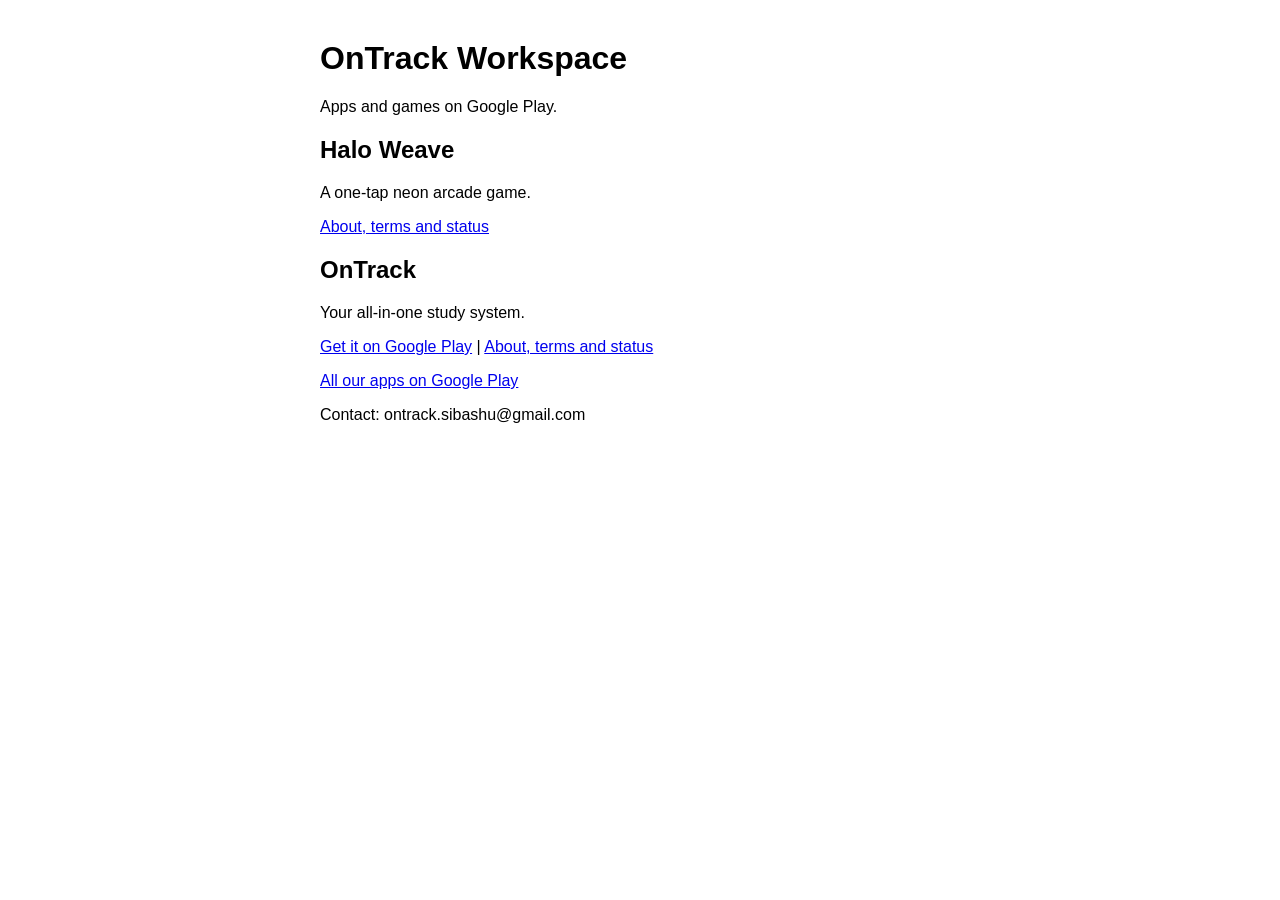
==== index.html @ 02c0d9a1 "Add initial HTML structure for OnTrack Workspace" ====
<!DOCTYPE html>
   <html lang="en">
   <head>
     <meta charset="utf-8">
     <meta name="viewport" content="width=device-width, initial-scale=1">
     <title>OnTrack Workspace</title>
   </head>
   <body style="font-family:sans-serif;max-width:640px;margin:40px auto;padding:0 16px">
     <h1>OnTrack Workspace</h1>
     <p>Apps and games on Google Play.</p>
     <h2>Halo Weave</h2>
     <p>A one-tap neon arcade game.</p>
     <p><a href="https://github.com/OnTrack-Workspace/Halo-Weave">About, terms and status</a></p>
     <h2>OnTrack</h2>
     <p>Your all-in-one study system.</p>
     <p><a href="https://play.google.com/store/apps/details?id=com.blazefr.ontrack">Get it on Google Play</a> |
        <a href="https://github.com/OnTrack-Workspace/OnTrack">About, terms and status</a></p>
     <p><a href="https://play.google.com/store/apps/dev?id=7050463144123830729">All our apps on Google Play</a></p>
     <p>Contact: ontrack.sibashu@gmail.com</p>
   </body>
   </html>
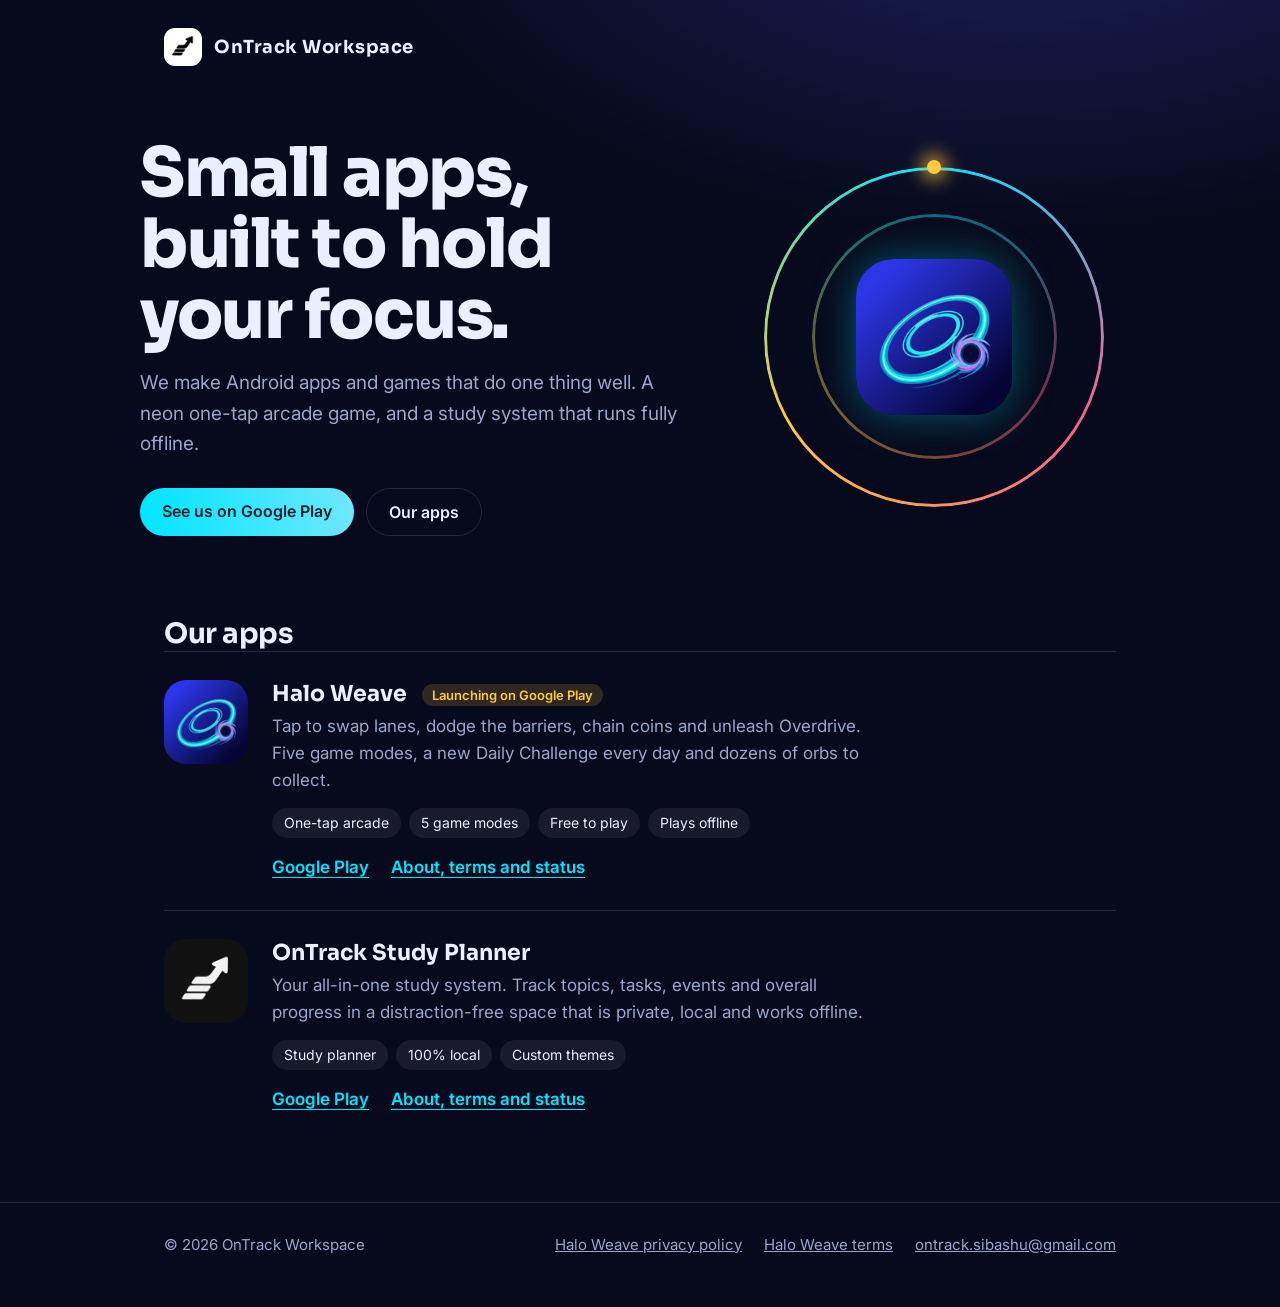
==== commit d687751e: "Add files via upload" ====
--- a/index.html
+++ b/index.html
@@ -1,21 +1,110 @@
-   <!DOCTYPE html>
-   <html lang="en">
-   <head>
-     <meta charset="utf-8">
-     <meta name="viewport" content="width=device-width, initial-scale=1">
-     <title>OnTrack Workspace</title>
-   </head>
-   <body style="font-family:sans-serif;max-width:640px;margin:40px auto;padding:0 16px">
-     <h1>OnTrack Workspace</h1>
-     <p>Apps and games on Google Play.</p>
-     <h2>Halo Weave</h2>
-     <p>A one-tap neon arcade game.</p>
-     <p><a href="https://github.com/OnTrack-Workspace/Halo-Weave">About, terms and status</a></p>
-     <h2>OnTrack</h2>
-     <p>Your all-in-one study system.</p>
-     <p><a href="https://play.google.com/store/apps/details?id=com.blazefr.ontrack">Get it on Google Play</a> |
-        <a href="https://github.com/OnTrack-Workspace/OnTrack">About, terms and status</a></p>
-     <p><a href="https://play.google.com/store/apps/dev?id=7050463144123830729">All our apps on Google Play</a></p>
-     <p>Contact: ontrack.sibashu@gmail.com</p>
-   </body>
-   </html>
+<!DOCTYPE html>
+<html lang="en">
+<head>
+<meta charset="utf-8">
+<meta name="viewport" content="width=device-width, initial-scale=1">
+<title>OnTrack Workspace</title>
+<meta name="description" content="OnTrack Workspace makes focused apps and games for Android: Halo Weave and OnTrack.">
+<link rel="icon" href="ontrack-workspace-logo.png">
+<link rel="preconnect" href="https://fonts.googleapis.com">
+<link rel="preconnect" href="https://fonts.gstatic.com" crossorigin>
+<link href="https://fonts.googleapis.com/css2?family=Sora:wght@500;700;800&family=Inter:wght@400;500;600&display=swap" rel="stylesheet">
+<style>
+:root{--bg:#070A1C;--bg2:#0E1330;--ink:#EAF0FF;--mute:#9AA6CC;--cyan:#00E5FF;--gold:#FFC83D;--pink:#FF5C8A;--line:rgba(255,255,255,.12)}
+*{box-sizing:border-box;margin:0}
+html{scroll-behavior:smooth}
+body{background:radial-gradient(1100px 600px at 80% -10%,#1b2160 0%,transparent 60%),var(--bg);color:var(--ink);font:400 17px/1.6 Inter,system-ui,sans-serif;min-height:100vh}
+a{color:inherit}
+:focus-visible{outline:3px solid var(--cyan);outline-offset:3px;border-radius:6px}
+.wrap{max-width:1000px;margin:0 auto;padding:0 24px}
+header{padding:28px 0}
+.brand{display:inline-flex;align-items:center;gap:12px;font:700 18px Sora,sans-serif;letter-spacing:.5px;text-decoration:none}
+.brand img{width:38px;height:38px;border-radius:11px}
+.hero{display:grid;grid-template-columns:1.15fr .85fr;gap:32px;align-items:center;padding:36px 0 70px}
+h1{font:800 clamp(40px,7vw,68px)/1.04 Sora,sans-serif;letter-spacing:-1.5px}
+.lead{color:var(--mute);font-size:19px;max-width:30em;margin-top:18px}
+.btns{display:flex;flex-wrap:wrap;gap:12px;margin-top:28px}
+.btn{display:inline-block;padding:13px 22px;border-radius:999px;font:600 16px Inter,sans-serif;text-decoration:none;border:1px solid var(--line);transition:transform .15s,background .15s}
+.btn:hover{transform:translateY(-2px);background:rgba(255,255,255,.07)}
+.btn.main{background:linear-gradient(90deg,var(--cyan),#6ee7ff);color:#04202a;border:0}
+.btn.main:hover{background:linear-gradient(90deg,#33ecff,#9bf0ff)}
+/* the memorable thing: a halo with a spark that keeps orbiting */
+.halo{position:relative;width:min(340px,80vw);aspect-ratio:1;margin:0 auto}
+.halo i{position:absolute;inset:0;border-radius:50%;border:3px solid transparent;background:conic-gradient(from 0deg,var(--cyan),var(--pink),var(--gold),var(--cyan)) border-box;-webkit-mask:linear-gradient(#000 0 0) padding-box,linear-gradient(#000 0 0);-webkit-mask-composite:xor;mask-composite:exclude;filter:drop-shadow(0 0 14px rgba(0,229,255,.55))}
+.halo i:nth-child(2){inset:14%;opacity:.45;filter:none}
+.halo img{position:absolute;inset:27%;width:46%;border-radius:24%;box-shadow:0 0 40px rgba(0,229,255,.35)}
+.halo b{position:absolute;inset:0;animation:spin 7s linear infinite}
+.halo b::after{content:"";position:absolute;top:-7px;left:calc(50% - 7px);width:14px;height:14px;border-radius:50%;background:var(--gold);box-shadow:0 0 18px 6px rgba(255,200,61,.7)}
+@keyframes spin{to{transform:rotate(360deg)}}
+h2{font:700 28px Sora,sans-serif;letter-spacing:-.5px}
+section{padding:10px 0 60px}
+.app{display:grid;grid-template-columns:auto 1fr;gap:24px;padding:28px 0;border-top:1px solid var(--line)}
+.tile{width:84px;height:84px;border-radius:22px;display:grid;place-items:center;font:800 28px Sora,sans-serif;overflow:hidden}
+.tile img{width:100%;height:100%;object-fit:cover}
+.app h3{font:700 22px Sora,sans-serif}
+.app p{color:var(--mute);margin-top:6px;max-width:36em}
+.tags{display:flex;flex-wrap:wrap;gap:8px;margin-top:14px}
+.tags span{font-size:14px;padding:4px 12px;border-radius:999px;background:rgba(255,255,255,.07)}
+.links{display:flex;flex-wrap:wrap;gap:10px 22px;margin-top:16px;font-weight:600}
+.links a{color:var(--cyan);text-underline-offset:4px}
+.status{display:inline-block;margin-left:10px;font:600 13px Inter,sans-serif;padding:3px 10px;border-radius:999px;background:rgba(255,200,61,.16);color:var(--gold);vertical-align:middle}
+footer{border-top:1px solid var(--line);padding:30px 0 50px;color:var(--mute);font-size:15px}
+footer .wrap{display:flex;flex-wrap:wrap;gap:12px 28px;justify-content:space-between}
+footer nav{display:flex;flex-wrap:wrap;gap:8px 22px}
+@media(max-width:760px){.hero{grid-template-columns:1fr;padding-bottom:40px}.halo{order:-1;width:min(240px,70vw)}.app{grid-template-columns:1fr}}
+@media(prefers-reduced-motion:reduce){.halo b{animation:none}.btn{transition:none}}
+</style>
+</head>
+<body>
+<header><div class="wrap"><a class="brand" href="#"><img src="ontrack-workspace-logo.png" alt="">OnTrack Workspace</a></div></header>
+<main>
+<div class="wrap hero">
+  <div>
+    <h1>Small apps, built to hold your focus.</h1>
+    <p class="lead">We make Android apps and games that do one thing well. A neon one-tap arcade game, and a study system that runs fully offline.</p>
+    <div class="btns">
+      <a class="btn main" href="https://play.google.com/store/apps/dev?id=7050463144123830729">See us on Google Play</a>
+      <a class="btn" href="#apps">Our apps</a>
+    </div>
+  </div>
+  <div class="halo" aria-hidden="true"><i></i><i></i><b></b><img src="halo-weave-icon.png" alt=""></div>
+</div>
+
+<section id="apps"><div class="wrap">
+  <h2>Our apps</h2>
+  <div class="app">
+    <div class="tile"><img src="halo-weave-icon.png" alt="Halo Weave icon"></div>
+    <div>
+      <h3>Halo Weave <span class="status">Launching on Google Play</span></h3>
+      <p>Tap to swap lanes, dodge the barriers, chain coins and unleash Overdrive. Five game modes, a new Daily Challenge every day and dozens of orbs to collect.</p>
+      <div class="tags"><span>One-tap arcade</span><span>5 game modes</span><span>Free to play</span><span>Plays offline</span></div>
+      <div class="links">
+        <a href="https://play.google.com/store/apps/details?id=com.ontrackworkspace.haloweave">Google Play</a>
+        <a href="https://github.com/OnTrack-Workspace/Halo-Weave">About, terms and status</a>
+      </div>
+    </div>
+  </div>
+  <div class="app">
+    <div class="tile"><img src="ontrack-icon.png" alt="OnTrack Study Planner icon"></div>
+    <div>
+      <h3>OnTrack Study Planner</h3>
+      <p>Your all-in-one study system. Track topics, tasks, events and overall progress in a distraction-free space that is private, local and works offline.</p>
+      <div class="tags"><span>Study planner</span><span>100% local</span><span>Custom themes</span></div>
+      <div class="links">
+        <a href="https://play.google.com/store/apps/details?id=com.blazefr.ontrack">Google Play</a>
+        <a href="https://github.com/OnTrack-Workspace/OnTrack">About, terms and status</a>
+      </div>
+    </div>
+  </div>
+</div></section>
+</main>
+<footer><div class="wrap">
+  <span>&copy; <script>document.write(new Date().getFullYear())</script> OnTrack Workspace</span>
+  <nav>
+    <a href="https://gist.github.com/SIBASHU/3f111568ffd872a8a9c52d3447098a27">Halo Weave privacy policy</a>
+    <a href="https://gist.github.com/SIBASHU/6a8e34c7420be03f712954da2422f8cc">Halo Weave terms</a>
+    <a href="mailto:ontrack.sibashu@gmail.com">ontrack.sibashu@gmail.com</a>
+  </nav>
+</div></footer>
+</body>
+</html>
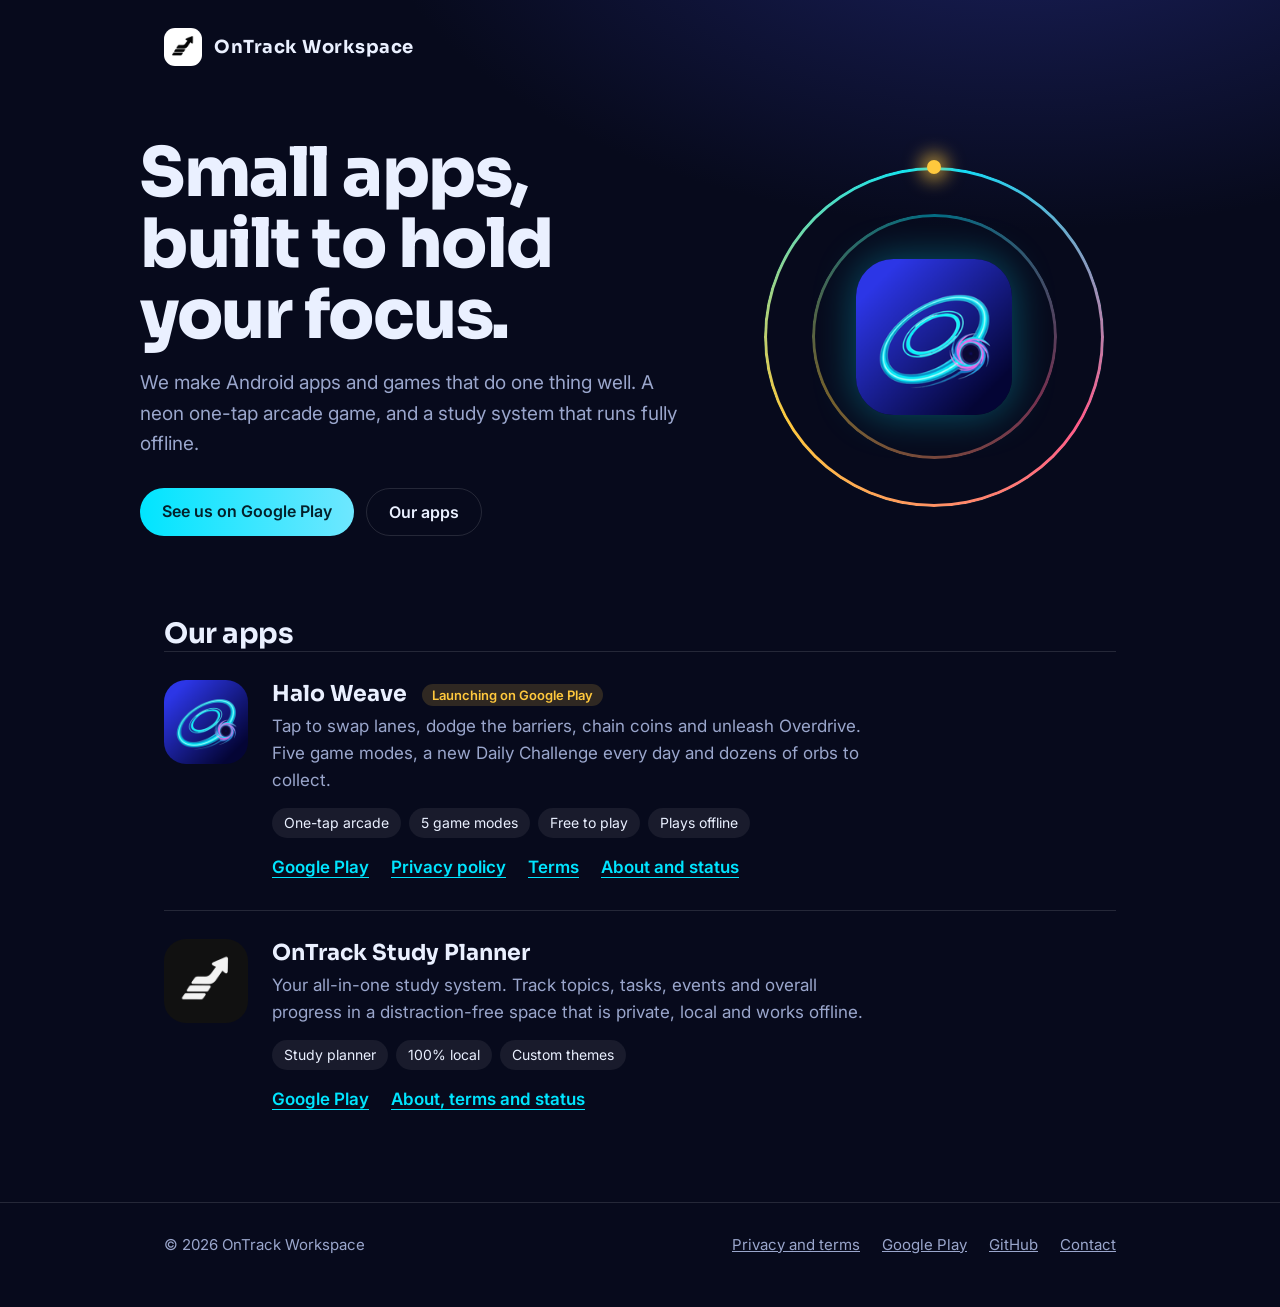
==== commit d1fe5677: "Add files via upload" ====
--- a/index.html
+++ b/index.html
@@ -9,51 +9,7 @@
 <link rel="preconnect" href="https://fonts.googleapis.com">
 <link rel="preconnect" href="https://fonts.gstatic.com" crossorigin>
 <link href="https://fonts.googleapis.com/css2?family=Sora:wght@500;700;800&family=Inter:wght@400;500;600&display=swap" rel="stylesheet">
-<style>
-:root{--bg:#070A1C;--bg2:#0E1330;--ink:#EAF0FF;--mute:#9AA6CC;--cyan:#00E5FF;--gold:#FFC83D;--pink:#FF5C8A;--line:rgba(255,255,255,.12)}
-*{box-sizing:border-box;margin:0}
-html{scroll-behavior:smooth}
-body{background:radial-gradient(1100px 600px at 80% -10%,#1b2160 0%,transparent 60%),var(--bg);color:var(--ink);font:400 17px/1.6 Inter,system-ui,sans-serif;min-height:100vh}
-a{color:inherit}
-:focus-visible{outline:3px solid var(--cyan);outline-offset:3px;border-radius:6px}
-.wrap{max-width:1000px;margin:0 auto;padding:0 24px}
-header{padding:28px 0}
-.brand{display:inline-flex;align-items:center;gap:12px;font:700 18px Sora,sans-serif;letter-spacing:.5px;text-decoration:none}
-.brand img{width:38px;height:38px;border-radius:11px}
-.hero{display:grid;grid-template-columns:1.15fr .85fr;gap:32px;align-items:center;padding:36px 0 70px}
-h1{font:800 clamp(40px,7vw,68px)/1.04 Sora,sans-serif;letter-spacing:-1.5px}
-.lead{color:var(--mute);font-size:19px;max-width:30em;margin-top:18px}
-.btns{display:flex;flex-wrap:wrap;gap:12px;margin-top:28px}
-.btn{display:inline-block;padding:13px 22px;border-radius:999px;font:600 16px Inter,sans-serif;text-decoration:none;border:1px solid var(--line);transition:transform .15s,background .15s}
-.btn:hover{transform:translateY(-2px);background:rgba(255,255,255,.07)}
-.btn.main{background:linear-gradient(90deg,var(--cyan),#6ee7ff);color:#04202a;border:0}
-.btn.main:hover{background:linear-gradient(90deg,#33ecff,#9bf0ff)}
-/* the memorable thing: a halo with a spark that keeps orbiting */
-.halo{position:relative;width:min(340px,80vw);aspect-ratio:1;margin:0 auto}
-.halo i{position:absolute;inset:0;border-radius:50%;border:3px solid transparent;background:conic-gradient(from 0deg,var(--cyan),var(--pink),var(--gold),var(--cyan)) border-box;-webkit-mask:linear-gradient(#000 0 0) padding-box,linear-gradient(#000 0 0);-webkit-mask-composite:xor;mask-composite:exclude;filter:drop-shadow(0 0 14px rgba(0,229,255,.55))}
-.halo i:nth-child(2){inset:14%;opacity:.45;filter:none}
-.halo img{position:absolute;inset:27%;width:46%;border-radius:24%;box-shadow:0 0 40px rgba(0,229,255,.35)}
-.halo b{position:absolute;inset:0;animation:spin 7s linear infinite}
-.halo b::after{content:"";position:absolute;top:-7px;left:calc(50% - 7px);width:14px;height:14px;border-radius:50%;background:var(--gold);box-shadow:0 0 18px 6px rgba(255,200,61,.7)}
-@keyframes spin{to{transform:rotate(360deg)}}
-h2{font:700 28px Sora,sans-serif;letter-spacing:-.5px}
-section{padding:10px 0 60px}
-.app{display:grid;grid-template-columns:auto 1fr;gap:24px;padding:28px 0;border-top:1px solid var(--line)}
-.tile{width:84px;height:84px;border-radius:22px;display:grid;place-items:center;font:800 28px Sora,sans-serif;overflow:hidden}
-.tile img{width:100%;height:100%;object-fit:cover}
-.app h3{font:700 22px Sora,sans-serif}
-.app p{color:var(--mute);margin-top:6px;max-width:36em}
-.tags{display:flex;flex-wrap:wrap;gap:8px;margin-top:14px}
-.tags span{font-size:14px;padding:4px 12px;border-radius:999px;background:rgba(255,255,255,.07)}
-.links{display:flex;flex-wrap:wrap;gap:10px 22px;margin-top:16px;font-weight:600}
-.links a{color:var(--cyan);text-underline-offset:4px}
-.status{display:inline-block;margin-left:10px;font:600 13px Inter,sans-serif;padding:3px 10px;border-radius:999px;background:rgba(255,200,61,.16);color:var(--gold);vertical-align:middle}
-footer{border-top:1px solid var(--line);padding:30px 0 50px;color:var(--mute);font-size:15px}
-footer .wrap{display:flex;flex-wrap:wrap;gap:12px 28px;justify-content:space-between}
-footer nav{display:flex;flex-wrap:wrap;gap:8px 22px}
-@media(max-width:760px){.hero{grid-template-columns:1fr;padding-bottom:40px}.halo{order:-1;width:min(240px,70vw)}.app{grid-template-columns:1fr}}
-@media(prefers-reduced-motion:reduce){.halo b{animation:none}.btn{transition:none}}
-</style>
+<link rel="stylesheet" href="style.css">
 </head>
 <body>
 <header><div class="wrap"><a class="brand" href="#"><img src="ontrack-workspace-logo.png" alt="">OnTrack Workspace</a></div></header>
@@ -80,7 +36,9 @@
       <div class="tags"><span>One-tap arcade</span><span>5 game modes</span><span>Free to play</span><span>Plays offline</span></div>
       <div class="links">
         <a href="https://play.google.com/store/apps/details?id=com.ontrackworkspace.haloweave">Google Play</a>
-        <a href="https://github.com/OnTrack-Workspace/Halo-Weave">About, terms and status</a>
+        <a href="https://gist.github.com/SIBASHU/3f111568ffd872a8a9c52d3447098a27">Privacy policy</a>
+        <a href="https://gist.github.com/SIBASHU/6a8e34c7420be03f712954da2422f8cc">Terms</a>
+        <a href="https://github.com/OnTrack-Workspace/Halo-Weave">About and status</a>
       </div>
     </div>
   </div>
@@ -101,9 +59,10 @@
 <footer><div class="wrap">
   <span>&copy; <script>document.write(new Date().getFullYear())</script> OnTrack Workspace</span>
   <nav>
-    <a href="https://gist.github.com/SIBASHU/3f111568ffd872a8a9c52d3447098a27">Halo Weave privacy policy</a>
-    <a href="https://gist.github.com/SIBASHU/6a8e34c7420be03f712954da2422f8cc">Halo Weave terms</a>
-    <a href="mailto:ontrack.sibashu@gmail.com">ontrack.sibashu@gmail.com</a>
+    <a href="policies.html">Privacy and terms</a>
+    <a href="https://play.google.com/store/apps/dev?id=7050463144123830729">Google Play</a>
+    <a href="https://github.com/OnTrack-Workspace">GitHub</a>
+    <a href="mailto:ontrack.sibashu@gmail.com">Contact</a>
   </nav>
 </div></footer>
 </body>
--- a/style.css
+++ b/style.css
@@ -0,0 +1,51 @@
+:root{--bg:#070A1C;--bg2:#0E1330;--ink:#EAF0FF;--mute:#9AA6CC;--cyan:#00E5FF;--gold:#FFC83D;--pink:#FF5C8A;--line:rgba(255,255,255,.12)}
+*{box-sizing:border-box;margin:0}
+html{scroll-behavior:smooth}
+body{background:radial-gradient(1100px 600px at 80% -10%,#1b2160 0%,transparent 60%),var(--bg);color:var(--ink);font:400 17px/1.6 Inter,system-ui,sans-serif;min-height:100vh}
+a{color:inherit}
+:focus-visible{outline:3px solid var(--cyan);outline-offset:3px;border-radius:6px}
+.wrap{max-width:1000px;margin:0 auto;padding:0 24px}
+header{padding:28px 0}
+.brand{display:inline-flex;align-items:center;gap:12px;font:700 18px Sora,sans-serif;letter-spacing:.5px;text-decoration:none}
+.brand img{width:38px;height:38px;border-radius:11px}
+.hero{display:grid;grid-template-columns:1.15fr .85fr;gap:32px;align-items:center;padding:36px 0 70px}
+h1{font:800 clamp(40px,7vw,68px)/1.04 Sora,sans-serif;letter-spacing:-1.5px}
+.lead{color:var(--mute);font-size:19px;max-width:30em;margin-top:18px}
+.btns{display:flex;flex-wrap:wrap;gap:12px;margin-top:28px}
+.btn{display:inline-block;padding:13px 22px;border-radius:999px;font:600 16px Inter,sans-serif;text-decoration:none;border:1px solid var(--line);transition:transform .15s,background .15s}
+.btn:hover{transform:translateY(-2px);background:rgba(255,255,255,.07)}
+.btn.main{background:linear-gradient(90deg,var(--cyan),#6ee7ff);color:#04202a;border:0}
+.btn.main:hover{background:linear-gradient(90deg,#33ecff,#9bf0ff)}
+/* the memorable thing: a halo with a spark that keeps orbiting */
+.halo{position:relative;width:min(340px,80vw);aspect-ratio:1;margin:0 auto}
+.halo i{position:absolute;inset:0;border-radius:50%;border:3px solid transparent;background:conic-gradient(from 0deg,var(--cyan),var(--pink),var(--gold),var(--cyan)) border-box;-webkit-mask:linear-gradient(#000 0 0) padding-box,linear-gradient(#000 0 0);-webkit-mask-composite:xor;mask-composite:exclude;filter:drop-shadow(0 0 14px rgba(0,229,255,.55))}
+.halo i:nth-child(2){inset:14%;opacity:.45;filter:none}
+.halo img{position:absolute;inset:27%;width:46%;border-radius:24%;box-shadow:0 0 40px rgba(0,229,255,.35)}
+.halo b{position:absolute;inset:0;animation:spin 7s linear infinite}
+.halo b::after{content:"";position:absolute;top:-7px;left:calc(50% - 7px);width:14px;height:14px;border-radius:50%;background:var(--gold);box-shadow:0 0 18px 6px rgba(255,200,61,.7)}
+@keyframes spin{to{transform:rotate(360deg)}}
+h2{font:700 28px Sora,sans-serif;letter-spacing:-.5px}
+section{padding:10px 0 60px}
+.app{display:grid;grid-template-columns:auto 1fr;gap:24px;padding:28px 0;border-top:1px solid var(--line)}
+.tile{width:84px;height:84px;border-radius:22px;display:grid;place-items:center;font:800 28px Sora,sans-serif;overflow:hidden}
+.tile img{width:100%;height:100%;object-fit:cover}
+.app h3{font:700 22px Sora,sans-serif}
+.app p{color:var(--mute);margin-top:6px;max-width:36em}
+.tags{display:flex;flex-wrap:wrap;gap:8px;margin-top:14px}
+.tags span{font-size:14px;padding:4px 12px;border-radius:999px;background:rgba(255,255,255,.07)}
+.links{display:flex;flex-wrap:wrap;gap:10px 22px;margin-top:16px;font-weight:600}
+.links a{color:var(--cyan);text-underline-offset:4px}
+.status{display:inline-block;margin-left:10px;font:600 13px Inter,sans-serif;padding:3px 10px;border-radius:999px;background:rgba(255,200,61,.16);color:var(--gold);vertical-align:middle}
+footer{border-top:1px solid var(--line);padding:30px 0 50px;color:var(--mute);font-size:15px}
+footer .wrap{display:flex;flex-wrap:wrap;gap:12px 28px;justify-content:space-between}
+footer nav{display:flex;flex-wrap:wrap;gap:8px 22px}
+@media(max-width:760px){.hero{grid-template-columns:1fr;padding-bottom:40px}.halo{order:-1;width:min(240px,70vw)}.app{grid-template-columns:1fr}}
+@media(prefers-reduced-motion:reduce){.halo b{animation:none}.btn{transition:none}}
+.doc{padding:20px 0 70px}
+.doc h1{font-size:clamp(32px,5vw,46px);margin-bottom:10px}
+.doc .lead{margin-bottom:34px}
+.pol{padding:26px 0;border-top:1px solid var(--line)}
+.pol h2{font-size:22px}
+.pol p{color:var(--mute);margin-top:6px}
+.pol ul{list-style:none;padding:0;margin-top:12px;display:grid;gap:8px}
+.pol a{color:var(--cyan);text-underline-offset:4px;font-weight:600}
